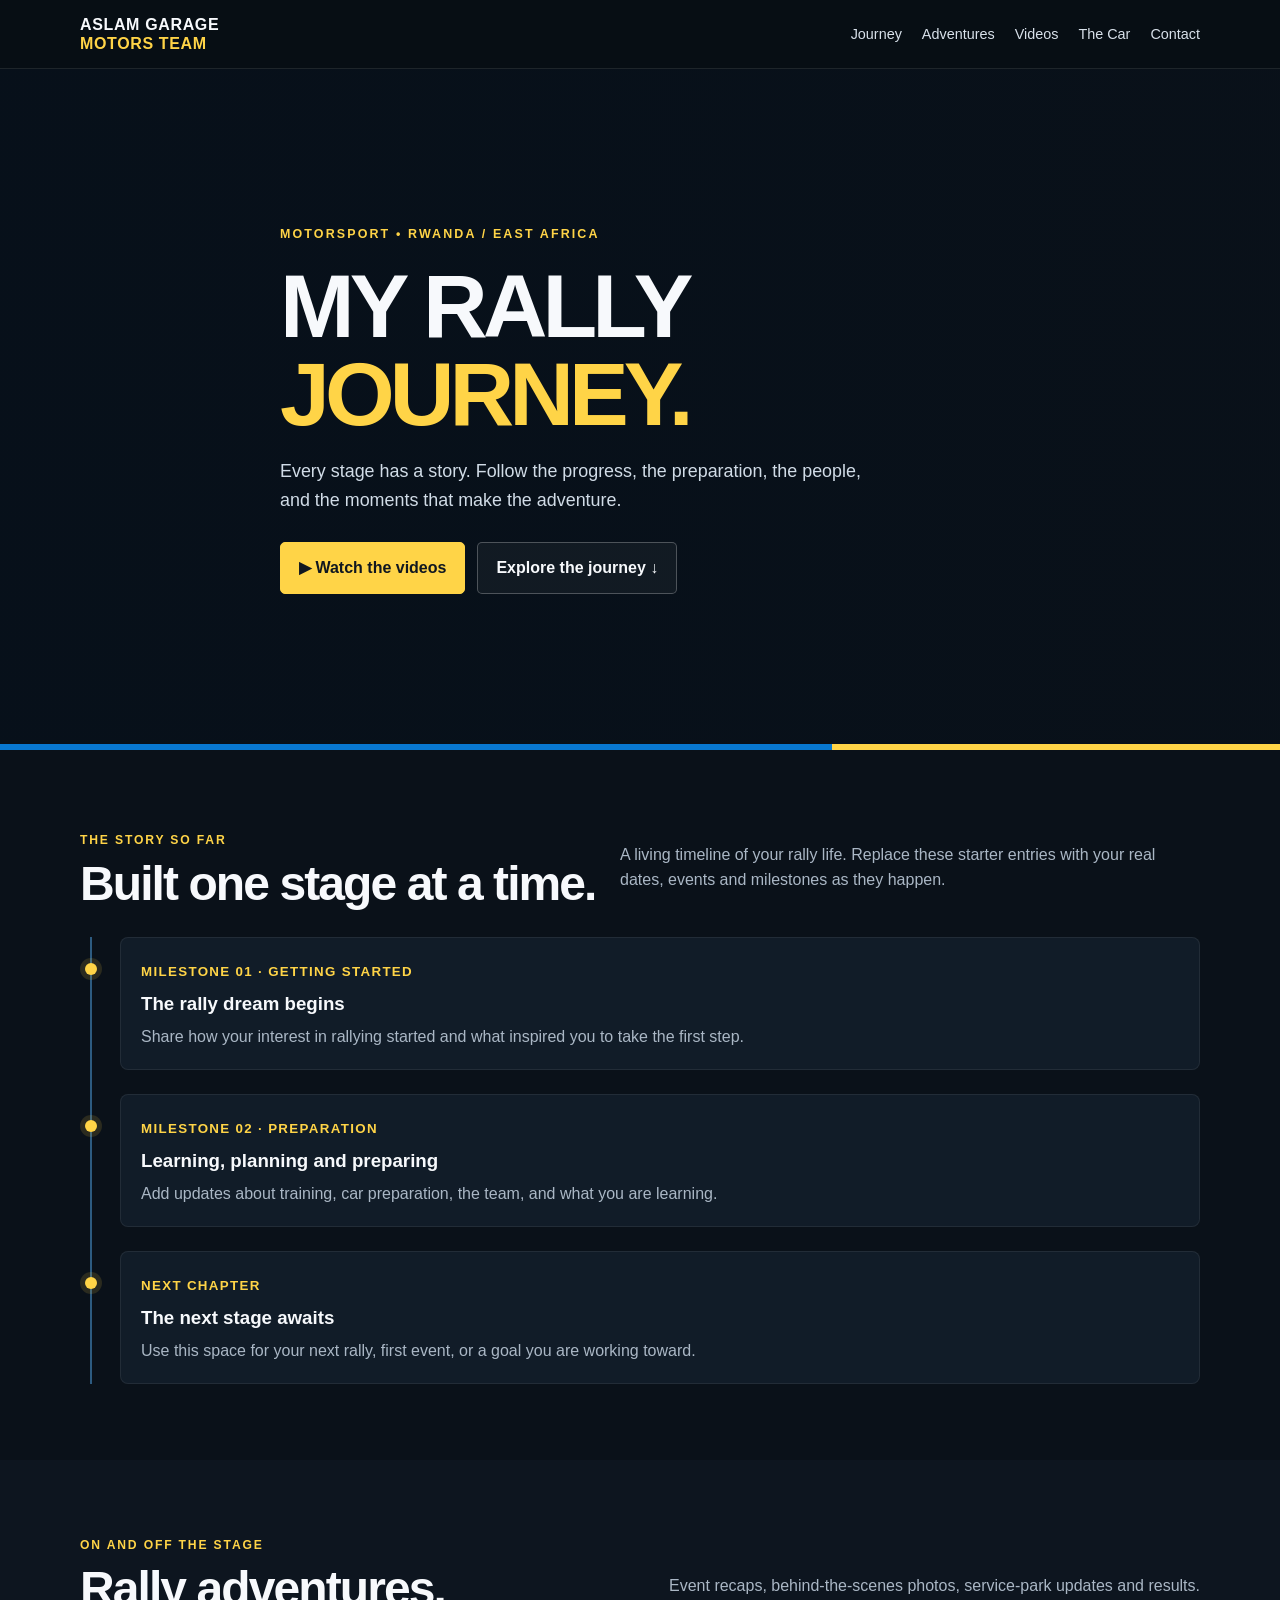
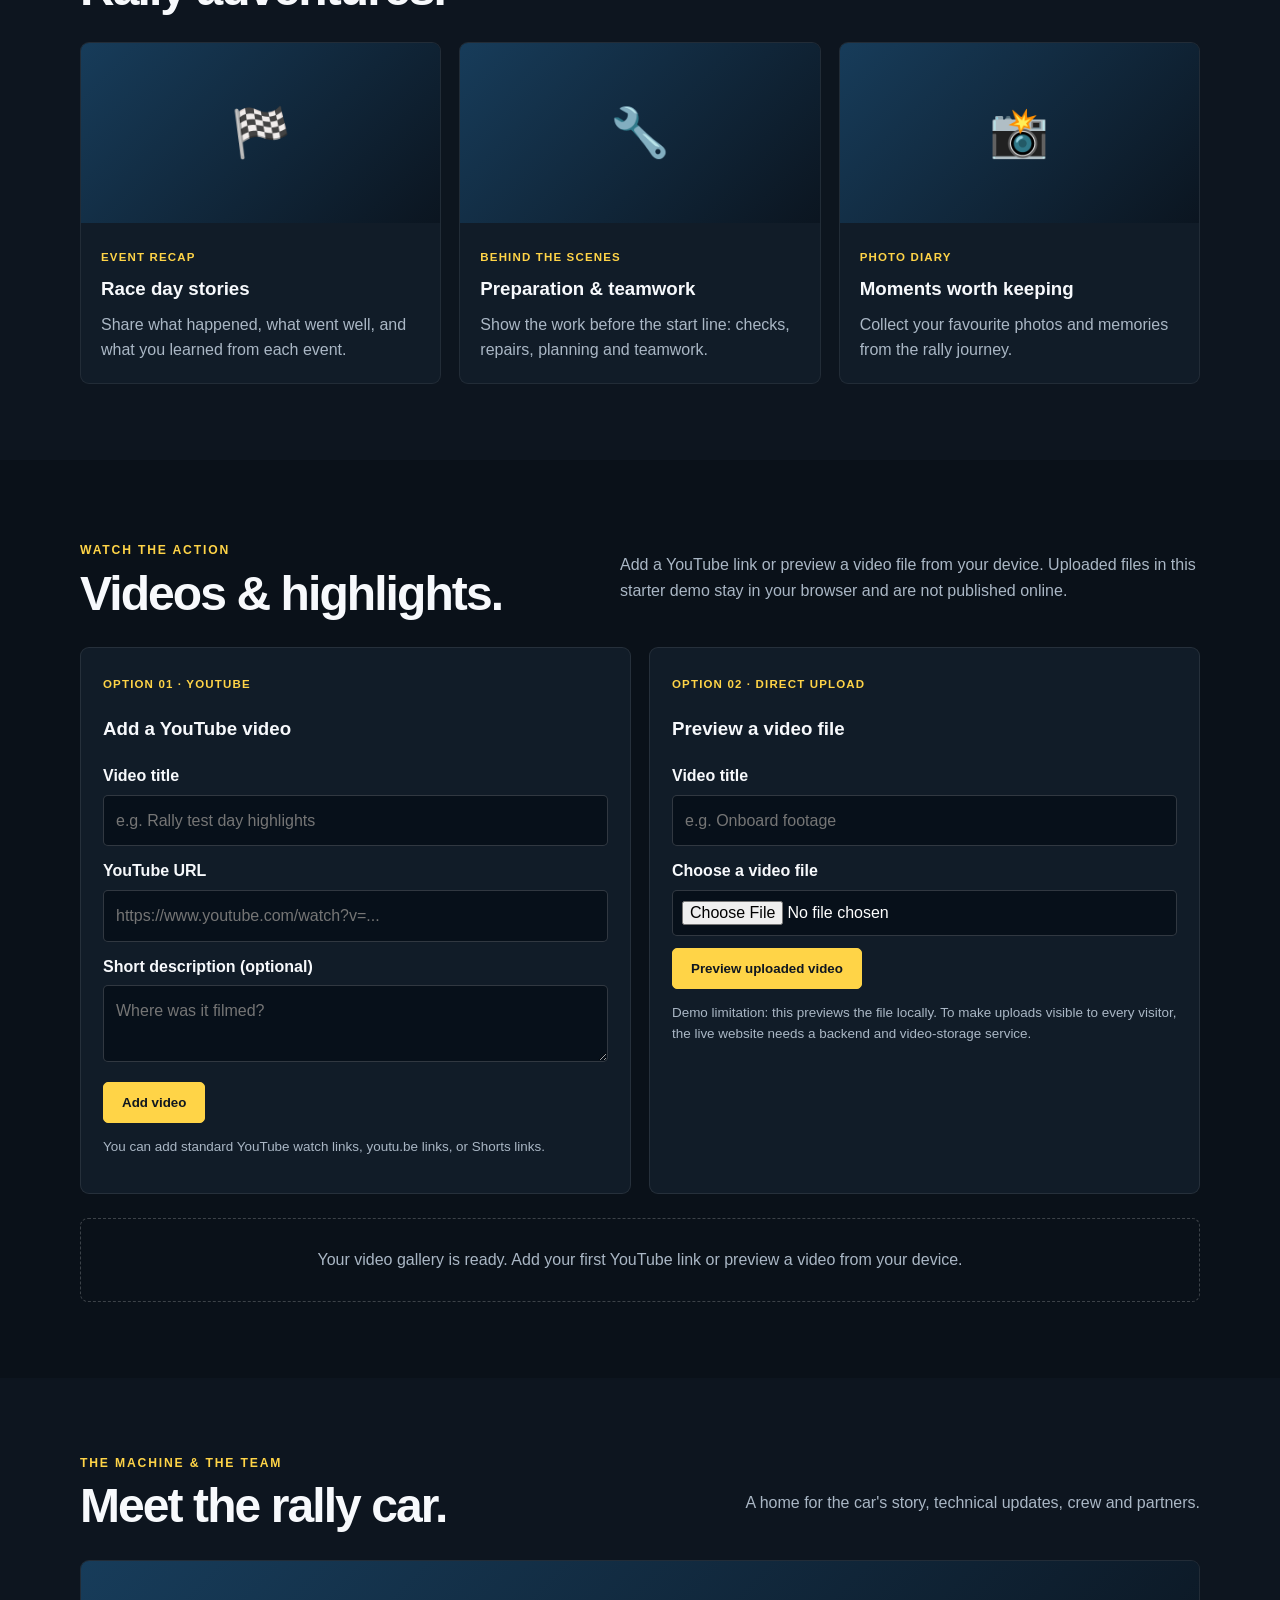
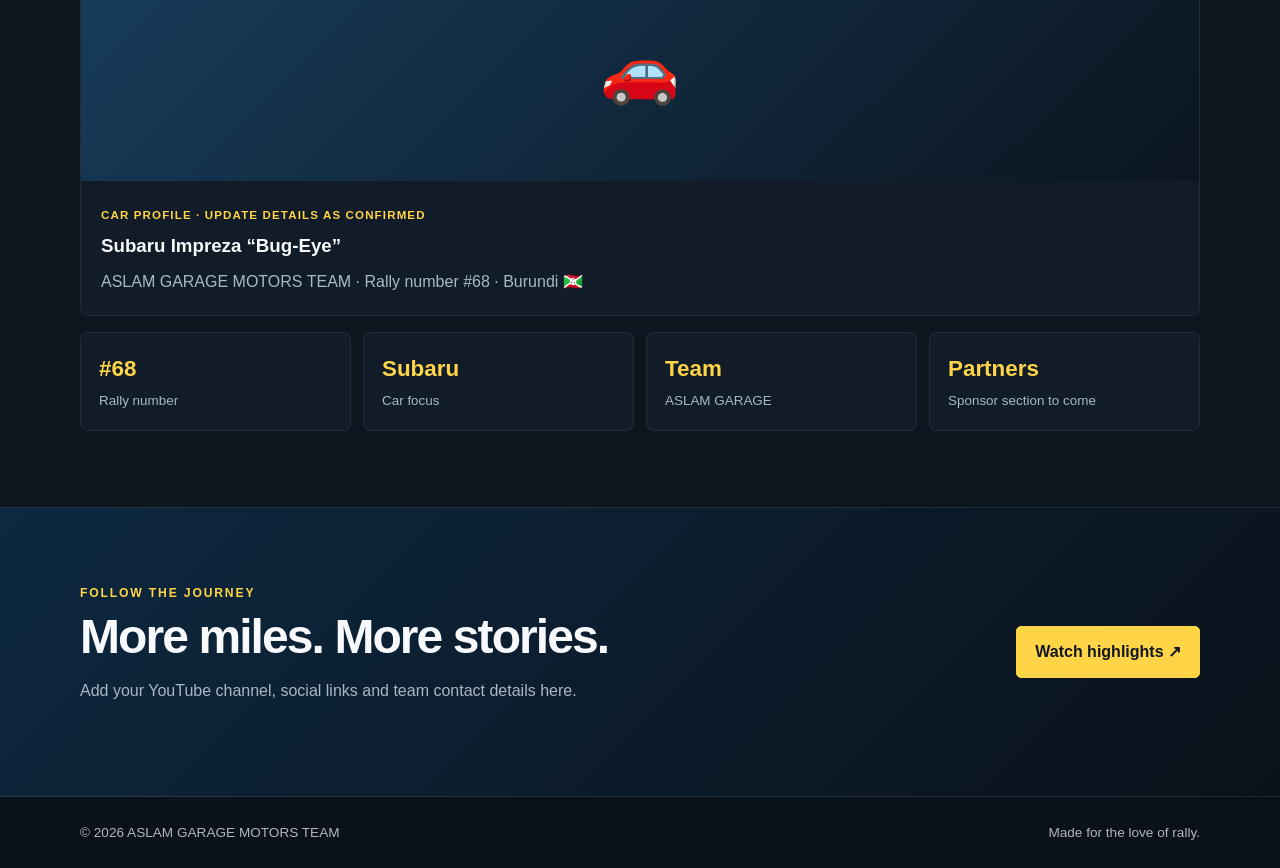
==== index.html @ 2264e519 "Add files via upload" ====
<!DOCTYPE html>
<html lang="en">
<head>
<meta charset="utf-8">
<meta name="viewport" content="width=device-width, initial-scale=1">
<meta name="description" content="Follow the rally journey of ASLAM GARAGE MOTORS TEAM — rally adventures, videos, car updates and milestones.">
<title>ASLAM GARAGE MOTORS TEAM | My Rally Journey</title>
<style>
:root{--blue:#0878d1;--yellow:#ffd447;--ink:#0a1119;--panel:#111c28;--muted:#aab7c5;--white:#f7f9fc}
*{box-sizing:border-box}html{scroll-behavior:smooth}body{margin:0;background:var(--ink);color:var(--white);font-family:Arial,Helvetica,sans-serif;line-height:1.6}
a{color:inherit;text-decoration:none}.wrap{width:min(1120px,92%);margin:auto}
header{position:sticky;top:0;z-index:10;background:#080e15ee;backdrop-filter:blur(12px);border-bottom:1px solid #ffffff18}
.nav{display:flex;align-items:center;justify-content:space-between;gap:18px;padding:15px 0}.brand{font-weight:900;letter-spacing:.04em;line-height:1.2}.brand span{color:var(--yellow)}nav{display:flex;gap:20px;flex-wrap:wrap;font-size:.9rem;color:#d8e1ea}nav a:hover{color:var(--yellow)}
.hero{min-height:580px;display:flex;align-items:center;position:relative;overflow:hidden;background:linear-gradient(90deg,#07101af2 0%,#07101acb 48%,#07101a40 100%),url('https://images.unsplash.com/photo-1519608487953-e999c86e7455?auto=format&fit=crop&w=1800&q=85') center/cover}
.hero:after{content:"";position:absolute;inset:auto 0 0;height:6px;background:linear-gradient(90deg,var(--blue) 0 65%,var(--yellow) 65%)}
.hero-content{position:relative;z-index:1;padding:80px 0;max-width:720px}.eyebrow{color:var(--yellow);font-weight:800;letter-spacing:.17em;text-transform:uppercase;font-size:.78rem}
h1{font-size:clamp(2.8rem,7vw,5.8rem);line-height:.98;margin:18px 0;letter-spacing:-.055em}h1 span{color:var(--yellow)}.lead{font-size:1.12rem;color:#d1dce7;max-width:600px}
.actions{display:flex;gap:12px;flex-wrap:wrap;margin-top:28px}.btn{border:1px solid #ffffff40;padding:12px 18px;border-radius:5px;font-weight:800;display:inline-flex;align-items:center;justify-content:center;cursor:pointer}.primary{background:var(--yellow);color:#101720;border-color:var(--yellow)}.secondary{background:#ffffff0b}.btn:hover{transform:translateY(-1px)}
section{padding:76px 0}.section-head{display:flex;align-items:end;justify-content:space-between;gap:20px;margin-bottom:28px}.kicker{color:var(--yellow);font-size:.76rem;font-weight:900;letter-spacing:.15em;text-transform:uppercase}h2{font-size:clamp(2rem,4vw,3rem);line-height:1.05;margin:8px 0 0;letter-spacing:-.04em}.sub{color:var(--muted);max-width:580px}
.grid{display:grid;grid-template-columns:repeat(3,1fr);gap:18px}.card{background:var(--panel);border:1px solid #ffffff12;border-radius:9px;overflow:hidden}.card-body{padding:20px}.card h3{margin:5px 0 8px}.card p{color:var(--muted);margin:0}.card-art{height:180px;background:linear-gradient(135deg,#173c5a,#0b1520);display:flex;align-items:center;justify-content:center;font-size:3rem}.tag{display:inline-block;color:var(--yellow);font-size:.72rem;font-weight:900;text-transform:uppercase;letter-spacing:.1em}
.timeline{border-left:2px solid #2d5b80;margin-left:10px;padding-left:28px;display:grid;gap:24px}.event{position:relative;background:var(--panel);padding:20px;border-radius:8px;border:1px solid #ffffff12}.event:before{content:"";position:absolute;left:-36px;top:25px;width:12px;height:12px;border-radius:50%;background:var(--yellow);box-shadow:0 0 0 5px #ffd44722}.event small{color:var(--yellow);font-weight:800;letter-spacing:.1em;text-transform:uppercase}.event h3{margin:5px 0}.event p{margin:0;color:var(--muted)}
.video-tools{display:grid;grid-template-columns:1fr 1fr;gap:18px;margin-bottom:24px}.tool{background:var(--panel);padding:22px;border:1px solid #ffffff16;border-radius:9px}.tool label{display:block;font-weight:800;margin:12px 0 6px}.tool input,.tool textarea{width:100%;padding:12px;background:#07101a;border:1px solid #ffffff2b;border-radius:5px;color:white;font:inherit}.tool input[type=file]{padding:9px}.tool .btn{margin-top:12px}.note{font-size:.84rem;color:var(--muted)}.video-grid{display:grid;grid-template-columns:repeat(2,1fr);gap:18px}.video-card{background:var(--panel);border:1px solid #ffffff18;border-radius:8px;overflow:hidden}.video-frame{aspect-ratio:16/9;background:#03070b;display:flex;align-items:center;justify-content:center;color:var(--muted)}.video-frame iframe,.video-frame video{width:100%;height:100%;border:0}.video-info{padding:14px 16px}.video-info p{color:var(--muted);margin:4px 0 0;font-size:.9rem}
.specs{display:grid;grid-template-columns:repeat(4,1fr);gap:12px}.spec{background:var(--panel);padding:18px;border-radius:8px;border:1px solid #ffffff12}.spec strong{display:block;color:var(--yellow);font-size:1.4rem}.spec span{color:var(--muted);font-size:.84rem}
.contact{background:linear-gradient(135deg,#0d2840,#0a1119);border-top:1px solid #ffffff15;border-bottom:1px solid #ffffff15}.contact-row{display:flex;justify-content:space-between;align-items:center;gap:25px;flex-wrap:wrap}
footer{padding:25px 0;color:var(--muted);font-size:.85rem}.footer-row{display:flex;justify-content:space-between;gap:16px;flex-wrap:wrap}
.empty{border:1px dashed #ffffff35;border-radius:8px;padding:28px;color:var(--muted);text-align:center;grid-column:1/-1}
@media(max-width:760px){.nav{align-items:flex-start;flex-direction:column}nav{gap:12px}.hero{min-height:520px}.grid,.video-tools,.video-grid{grid-template-columns:1fr}.specs{grid-template-columns:repeat(2,1fr)}section{padding:54px 0}.section-head{align-items:flex-start;flex-direction:column}}
</style>
</head>
<body>
<header><div class="wrap nav">
  <a class="brand" href="#home">ASLAM GARAGE<br><span>MOTORS TEAM</span></a>
  <nav aria-label="Main navigation"><a href="#journey">Journey</a><a href="#adventures">Adventures</a><a href="#videos">Videos</a><a href="#car">The Car</a><a href="#contact">Contact</a></nav>
</div></header>
<main>
<section class="hero" id="home"><div class="wrap hero-content">
  <div class="eyebrow">Motorsport • Rwanda / East Africa</div>
  <h1>MY RALLY<br><span>JOURNEY.</span></h1>
  <p class="lead">Every stage has a story. Follow the progress, the preparation, the people, and the moments that make the adventure.</p>
  <div class="actions"><a class="btn primary" href="#videos">▶ Watch the videos</a><a class="btn secondary" href="#journey">Explore the journey ↓</a></div>
</div></section>

<section id="journey"><div class="wrap">
  <div class="section-head"><div><div class="kicker">The story so far</div><h2>Built one stage at a time.</h2></div><p class="sub">A living timeline of your rally life. Replace these starter entries with your real dates, events and milestones as they happen.</p></div>
  <div class="timeline" id="timeline">
    <article class="event"><small>Milestone 01 · Getting started</small><h3>The rally dream begins</h3><p>Share how your interest in rallying started and what inspired you to take the first step.</p></article>
    <article class="event"><small>Milestone 02 · Preparation</small><h3>Learning, planning and preparing</h3><p>Add updates about training, car preparation, the team, and what you are learning.</p></article>
    <article class="event"><small>Next chapter</small><h3>The next stage awaits</h3><p>Use this space for your next rally, first event, or a goal you are working toward.</p></article>
  </div>
</div></section>

<section id="adventures" style="background:#0d151f"><div class="wrap">
  <div class="section-head"><div><div class="kicker">On and off the stage</div><h2>Rally adventures.</h2></div><p class="sub">Event recaps, behind-the-scenes photos, service-park updates and results.</p></div>
  <div class="grid">
    <article class="card"><div class="card-art">🏁</div><div class="card-body"><span class="tag">Event recap</span><h3>Race day stories</h3><p>Share what happened, what went well, and what you learned from each event.</p></div></article>
    <article class="card"><div class="card-art">🔧</div><div class="card-body"><span class="tag">Behind the scenes</span><h3>Preparation & teamwork</h3><p>Show the work before the start line: checks, repairs, planning and teamwork.</p></div></article>
    <article class="card"><div class="card-art">📸</div><div class="card-body"><span class="tag">Photo diary</span><h3>Moments worth keeping</h3><p>Collect your favourite photos and memories from the rally journey.</p></div></article>
  </div>
</div></section>

<section id="videos"><div class="wrap">
  <div class="section-head"><div><div class="kicker">Watch the action</div><h2>Videos & highlights.</h2></div><p class="sub">Add a YouTube link or preview a video file from your device. Uploaded files in this starter demo stay in your browser and are not published online.</p></div>
  <div class="video-tools">
    <form class="tool" id="youtubeForm"><span class="tag">Option 01 · YouTube</span><h3>Add a YouTube video</h3><label for="ytTitle">Video title</label><input id="ytTitle" required placeholder="e.g. Rally test day highlights"><label for="ytUrl">YouTube URL</label><input id="ytUrl" required type="url" placeholder="https://www.youtube.com/watch?v=..."><label for="ytDesc">Short description (optional)</label><textarea id="ytDesc" rows="2" placeholder="Where was it filmed?"></textarea><button class="btn primary" type="submit">Add video</button><p class="note">You can add standard YouTube watch links, youtu.be links, or Shorts links.</p></form>
    <form class="tool" id="uploadForm"><span class="tag">Option 02 · Direct upload</span><h3>Preview a video file</h3><label for="localTitle">Video title</label><input id="localTitle" required placeholder="e.g. Onboard footage"><label for="localVideo">Choose a video file</label><input id="localVideo" type="file" accept="video/*" required><button class="btn primary" type="submit">Preview uploaded video</button><p class="note">Demo limitation: this previews the file locally. To make uploads visible to every visitor, the live website needs a backend and video-storage service.</p></form>
  </div>
  <div class="video-grid" id="videoGrid"><div class="empty" id="emptyVideos">Your video gallery is ready. Add your first YouTube link or preview a video from your device.</div></div>
</div></section>

<section id="car" style="background:#0d151f"><div class="wrap">
  <div class="section-head"><div><div class="kicker">The machine & the team</div><h2>Meet the rally car.</h2></div><p class="sub">A home for the car's story, technical updates, crew and partners.</p></div>
  <div class="card"><div class="card-art" style="height:220px;font-size:4rem">🚗</div><div class="card-body"><span class="tag">Car profile · Update details as confirmed</span><h3>Subaru Impreza “Bug-Eye”</h3><p>ASLAM GARAGE MOTORS TEAM · Rally number #68 · Burundi 🇧🇮</p></div></div>
  <div class="specs" style="margin-top:16px"><div class="spec"><strong>#68</strong><span>Rally number</span></div><div class="spec"><strong>Subaru</strong><span>Car focus</span></div><div class="spec"><strong>Team</strong><span>ASLAM GARAGE</span></div><div class="spec"><strong>Partners</strong><span>Sponsor section to come</span></div></div>
</div></section>

<section class="contact" id="contact"><div class="wrap contact-row"><div><div class="kicker">Follow the journey</div><h2>More miles. More stories.</h2><p class="sub">Add your YouTube channel, social links and team contact details here.</p></div><a class="btn primary" href="#videos">Watch highlights ↗</a></div></section>
</main>
<footer><div class="wrap footer-row"><span>© <span id="year"></span> ASLAM GARAGE MOTORS TEAM</span><span>Made for the love of rally.</span></div></footer>
<script>
document.getElementById('year').textContent = new Date().getFullYear();
const grid = document.getElementById('videoGrid');
function emptyState(){ if(!grid.querySelector('.video-card')) grid.innerHTML='<div class="empty" id="emptyVideos">Your video gallery is ready. Add your first YouTube link or preview a video from your device.</div>'; }
function addCard(title,desc,frame){const empty=grid.querySelector('.empty');if(empty)empty.remove();const card=document.createElement('article');card.className='video-card';const holder=document.createElement('div');holder.className='video-frame';holder.appendChild(frame);const info=document.createElement('div');info.className='video-info';const h=document.createElement('strong');h.textContent=title;const p=document.createElement('p');p.textContent=desc||'';info.append(h,p);card.append(holder,info);grid.prepend(card);}
function youtubeId(raw){try{const u=new URL(raw);if(u.hostname.includes('youtu.be'))return u.pathname.slice(1).split('/')[0];if(u.hostname.includes('youtube.com')){if(u.pathname==='/watch')return u.searchParams.get('v');const parts=u.pathname.split('/');if(['embed','shorts','live'].includes(parts[1]))return parts[2];}}catch(e){}return null;}
document.getElementById('youtubeForm').addEventListener('submit',e=>{e.preventDefault();const title=document.getElementById('ytTitle').value.trim();const url=document.getElementById('ytUrl').value.trim();const id=youtubeId(url);if(!id){alert('Please enter a valid YouTube video URL.');return;}const frame=document.createElement('iframe');frame.src='https://www.youtube-nocookie.com/embed/'+encodeURIComponent(id);frame.title=title;frame.loading='lazy';frame.allow='accelerometer; autoplay; clipboard-write; encrypted-media; gyroscope; picture-in-picture; web-share';frame.allowFullscreen=true;addCard(title,document.getElementById('ytDesc').value.trim(),frame);e.target.reset();});
document.getElementById('uploadForm').addEventListener('submit',e=>{e.preventDefault();const file=document.getElementById('localVideo').files[0];if(!file)return;if(!file.type.startsWith('video/')){alert('Choose a video file.');return;}const url=URL.createObjectURL(file);const video=document.createElement('video');video.src=url;video.controls=true;video.preload='metadata';addCard(document.getElementById('localTitle').value.trim(),file.name+' · Local preview only',video);e.target.reset();});
</script>
</body></html>
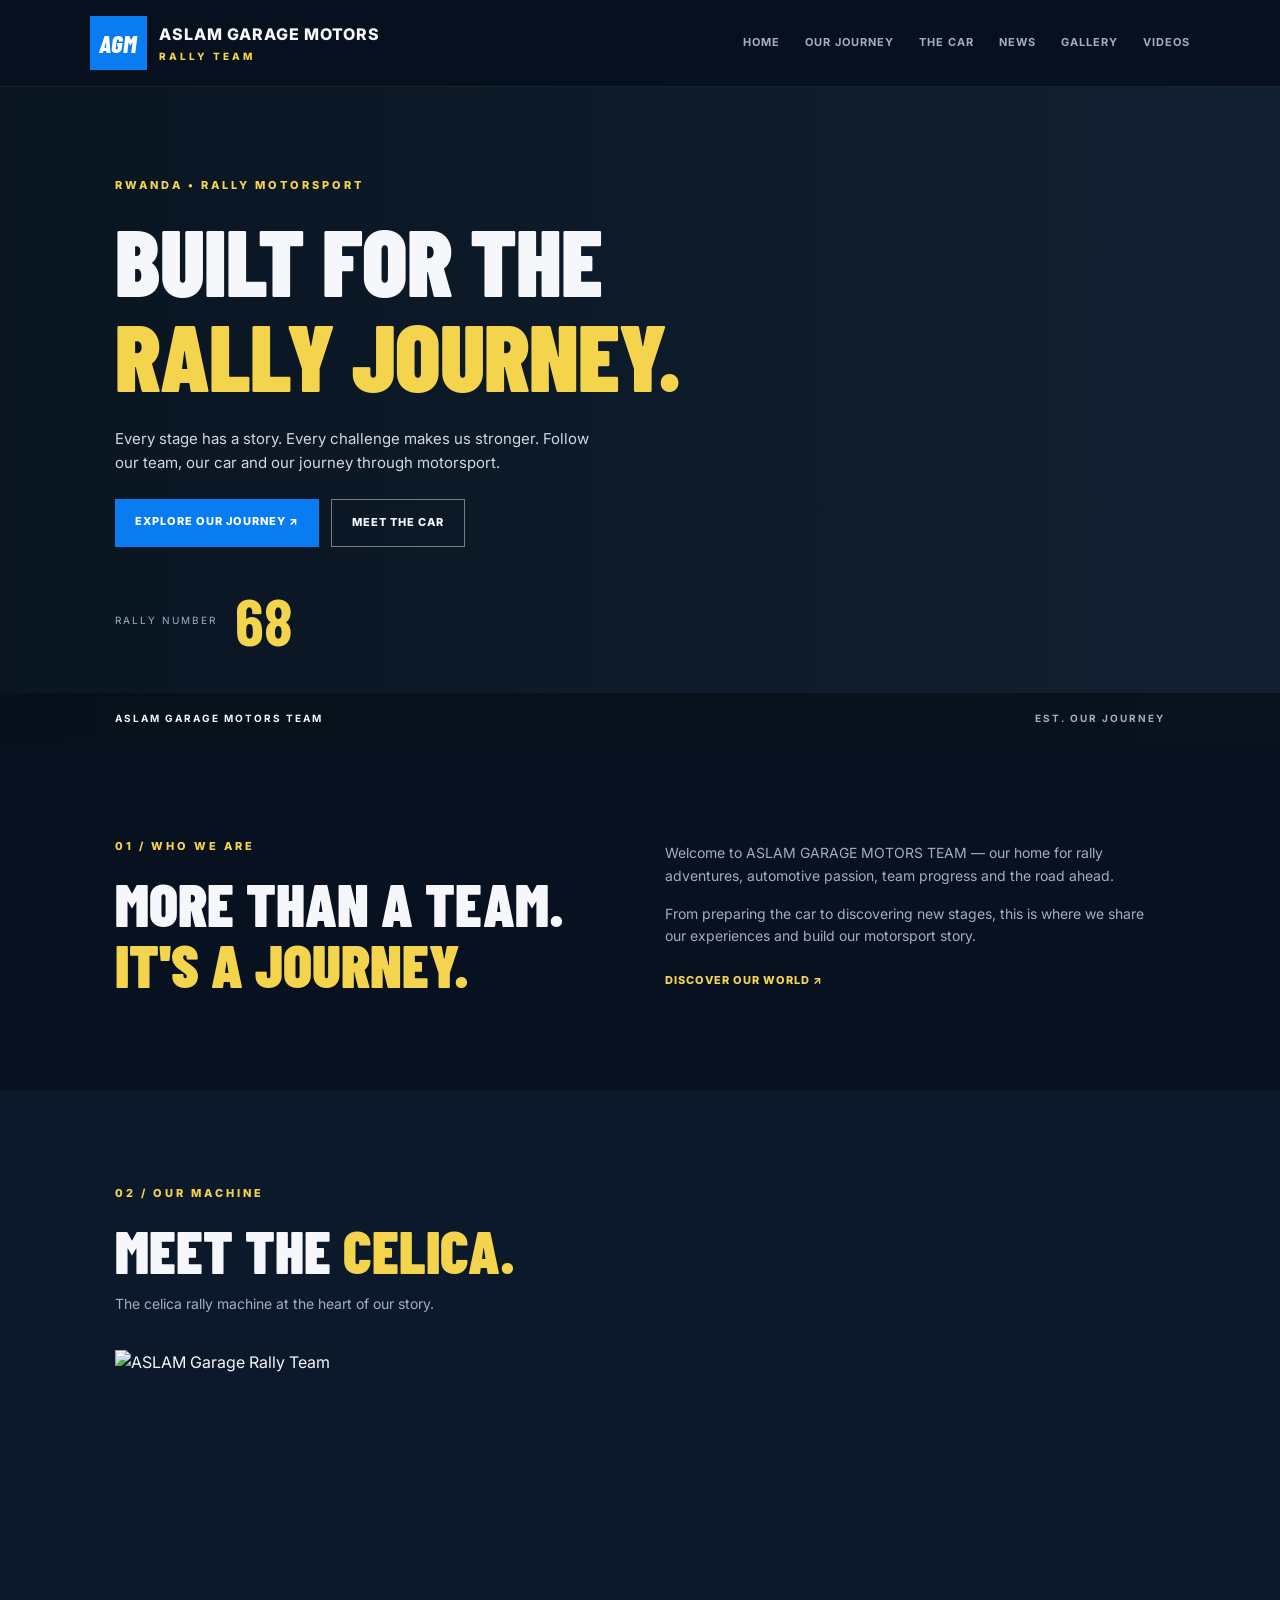
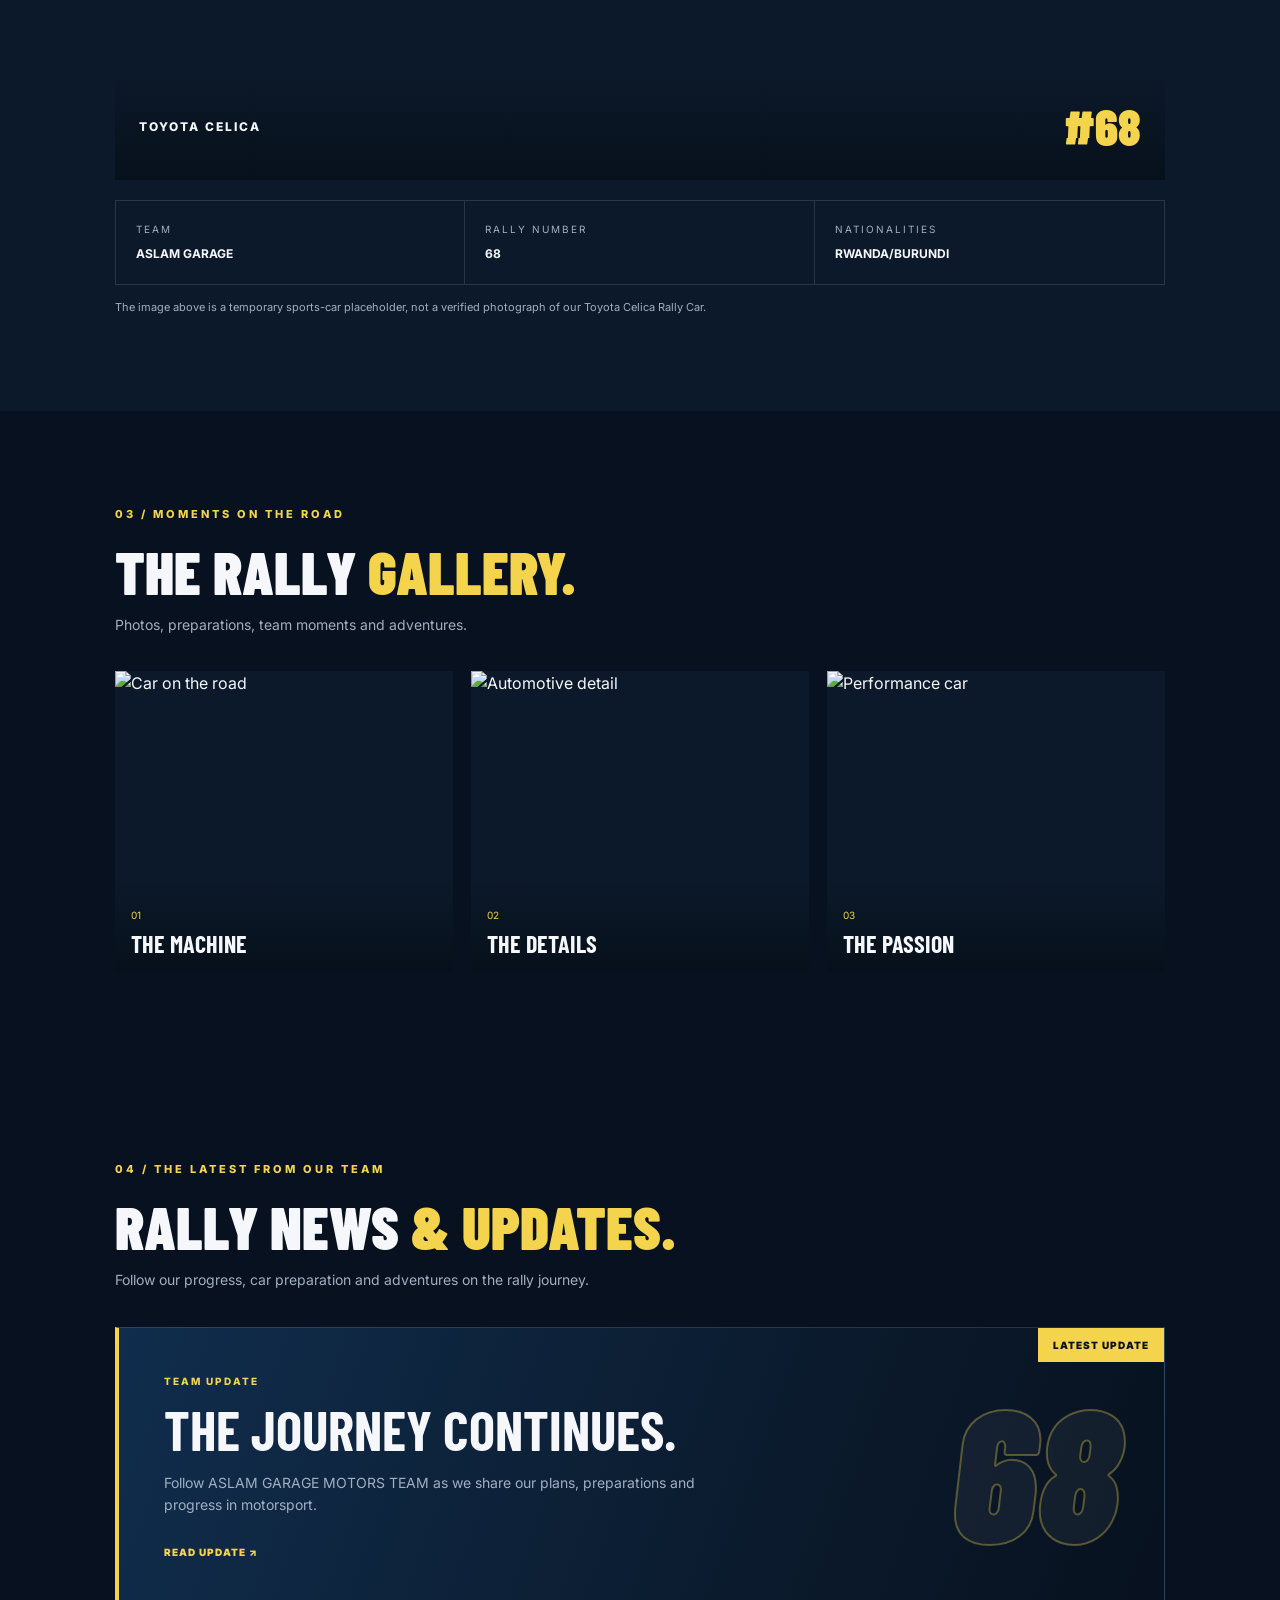
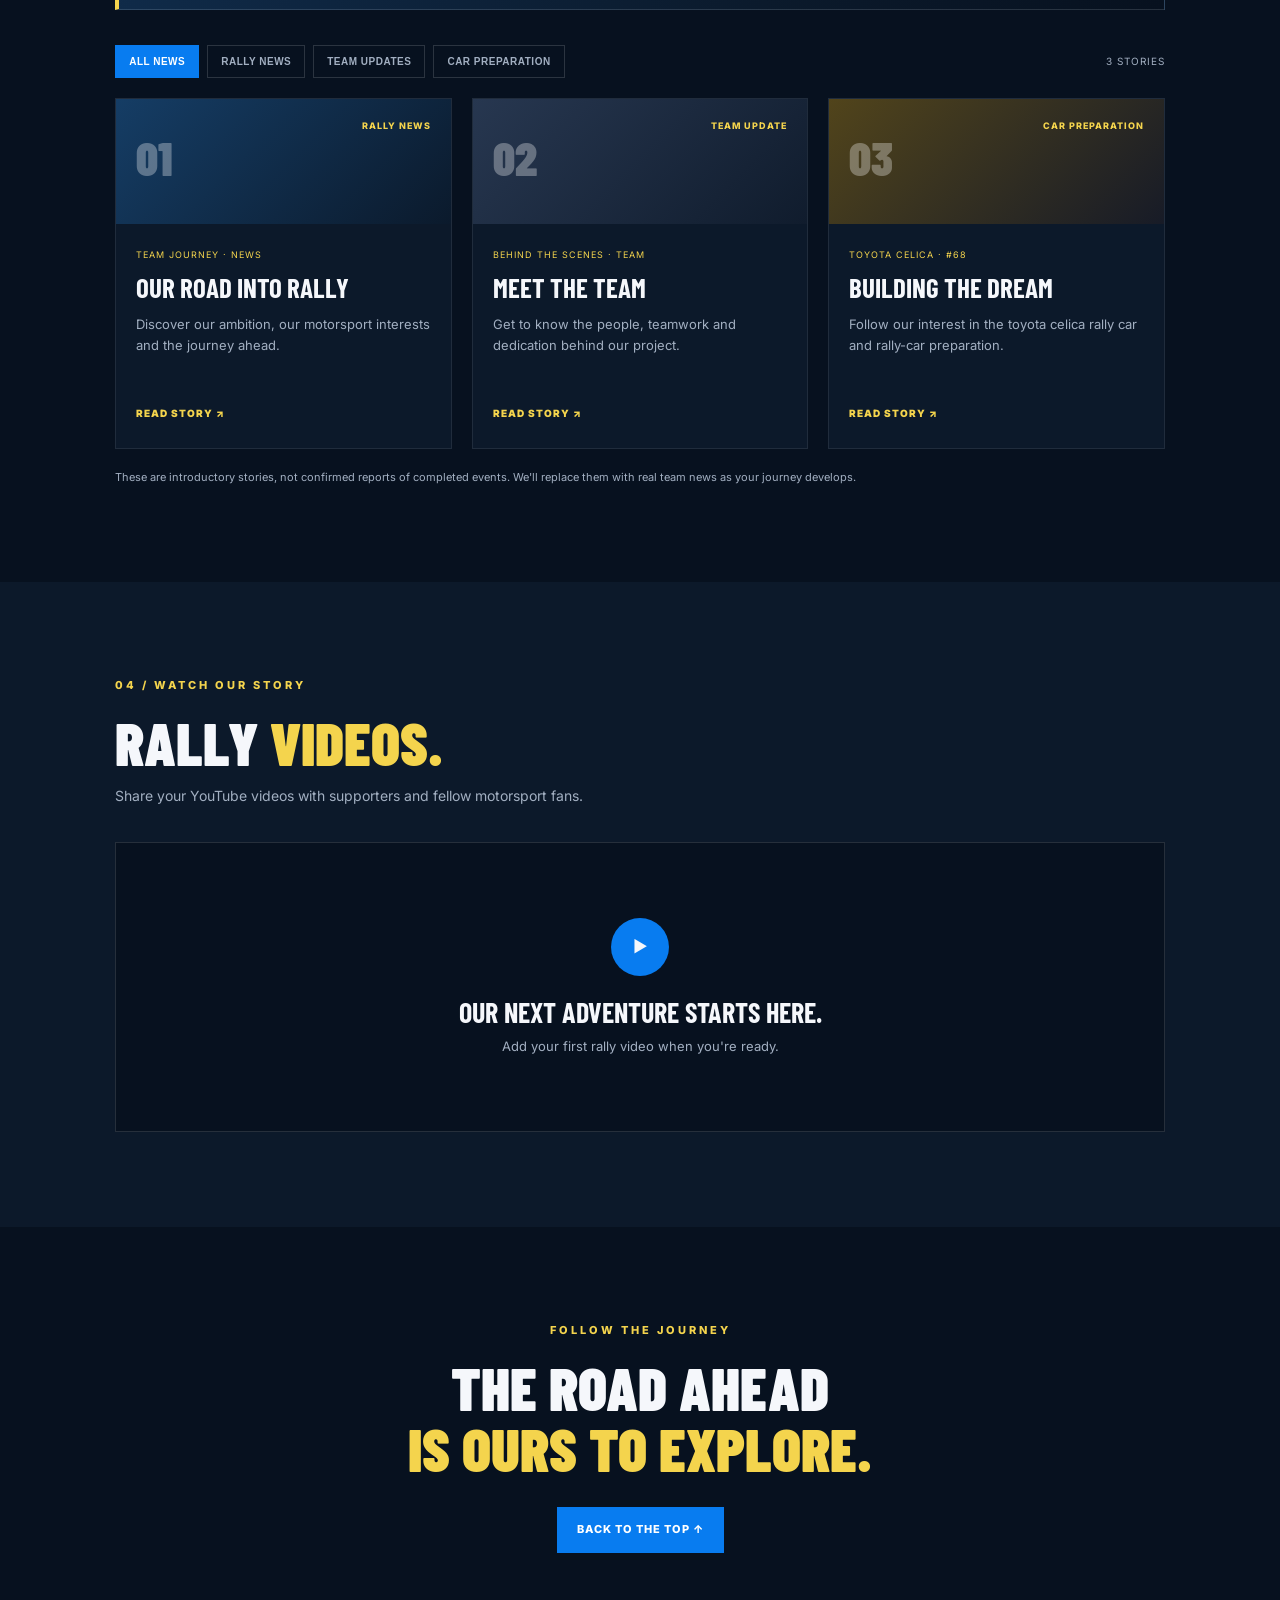
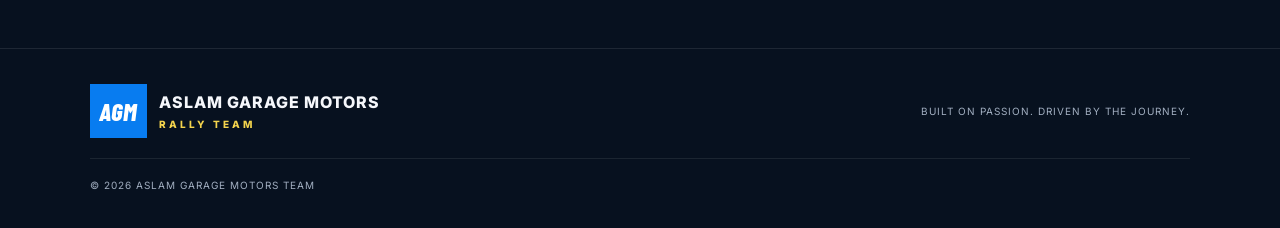
==== commit 51b1ce41: "Add files via upload" ====
--- a/index.html
+++ b/index.html
@@ -1,88 +1,237 @@
-<!DOCTYPE html>
-<html lang="en">
-<head>
-<meta charset="utf-8">
-<meta name="viewport" content="width=device-width, initial-scale=1">
-<meta name="description" content="Follow the rally journey of ASLAM GARAGE MOTORS TEAM — rally adventures, videos, car updates and milestones.">
-<title>ASLAM GARAGE MOTORS TEAM | My Rally Journey</title>
-<style>
-:root{--blue:#0878d1;--yellow:#ffd447;--ink:#0a1119;--panel:#111c28;--muted:#aab7c5;--white:#f7f9fc}
-*{box-sizing:border-box}html{scroll-behavior:smooth}body{margin:0;background:var(--ink);color:var(--white);font-family:Arial,Helvetica,sans-serif;line-height:1.6}
-a{color:inherit;text-decoration:none}.wrap{width:min(1120px,92%);margin:auto}
-header{position:sticky;top:0;z-index:10;background:#080e15ee;backdrop-filter:blur(12px);border-bottom:1px solid #ffffff18}
-.nav{display:flex;align-items:center;justify-content:space-between;gap:18px;padding:15px 0}.brand{font-weight:900;letter-spacing:.04em;line-height:1.2}.brand span{color:var(--yellow)}nav{display:flex;gap:20px;flex-wrap:wrap;font-size:.9rem;color:#d8e1ea}nav a:hover{color:var(--yellow)}
-.hero{min-height:580px;display:flex;align-items:center;position:relative;overflow:hidden;background:linear-gradient(90deg,#07101af2 0%,#07101acb 48%,#07101a40 100%),url('https://images.unsplash.com/photo-1519608487953-e999c86e7455?auto=format&fit=crop&w=1800&q=85') center/cover}
-.hero:after{content:"";position:absolute;inset:auto 0 0;height:6px;background:linear-gradient(90deg,var(--blue) 0 65%,var(--yellow) 65%)}
-.hero-content{position:relative;z-index:1;padding:80px 0;max-width:720px}.eyebrow{color:var(--yellow);font-weight:800;letter-spacing:.17em;text-transform:uppercase;font-size:.78rem}
-h1{font-size:clamp(2.8rem,7vw,5.8rem);line-height:.98;margin:18px 0;letter-spacing:-.055em}h1 span{color:var(--yellow)}.lead{font-size:1.12rem;color:#d1dce7;max-width:600px}
-.actions{display:flex;gap:12px;flex-wrap:wrap;margin-top:28px}.btn{border:1px solid #ffffff40;padding:12px 18px;border-radius:5px;font-weight:800;display:inline-flex;align-items:center;justify-content:center;cursor:pointer}.primary{background:var(--yellow);color:#101720;border-color:var(--yellow)}.secondary{background:#ffffff0b}.btn:hover{transform:translateY(-1px)}
-section{padding:76px 0}.section-head{display:flex;align-items:end;justify-content:space-between;gap:20px;margin-bottom:28px}.kicker{color:var(--yellow);font-size:.76rem;font-weight:900;letter-spacing:.15em;text-transform:uppercase}h2{font-size:clamp(2rem,4vw,3rem);line-height:1.05;margin:8px 0 0;letter-spacing:-.04em}.sub{color:var(--muted);max-width:580px}
-.grid{display:grid;grid-template-columns:repeat(3,1fr);gap:18px}.card{background:var(--panel);border:1px solid #ffffff12;border-radius:9px;overflow:hidden}.card-body{padding:20px}.card h3{margin:5px 0 8px}.card p{color:var(--muted);margin:0}.card-art{height:180px;background:linear-gradient(135deg,#173c5a,#0b1520);display:flex;align-items:center;justify-content:center;font-size:3rem}.tag{display:inline-block;color:var(--yellow);font-size:.72rem;font-weight:900;text-transform:uppercase;letter-spacing:.1em}
-.timeline{border-left:2px solid #2d5b80;margin-left:10px;padding-left:28px;display:grid;gap:24px}.event{position:relative;background:var(--panel);padding:20px;border-radius:8px;border:1px solid #ffffff12}.event:before{content:"";position:absolute;left:-36px;top:25px;width:12px;height:12px;border-radius:50%;background:var(--yellow);box-shadow:0 0 0 5px #ffd44722}.event small{color:var(--yellow);font-weight:800;letter-spacing:.1em;text-transform:uppercase}.event h3{margin:5px 0}.event p{margin:0;color:var(--muted)}
-.video-tools{display:grid;grid-template-columns:1fr 1fr;gap:18px;margin-bottom:24px}.tool{background:var(--panel);padding:22px;border:1px solid #ffffff16;border-radius:9px}.tool label{display:block;font-weight:800;margin:12px 0 6px}.tool input,.tool textarea{width:100%;padding:12px;background:#07101a;border:1px solid #ffffff2b;border-radius:5px;color:white;font:inherit}.tool input[type=file]{padding:9px}.tool .btn{margin-top:12px}.note{font-size:.84rem;color:var(--muted)}.video-grid{display:grid;grid-template-columns:repeat(2,1fr);gap:18px}.video-card{background:var(--panel);border:1px solid #ffffff18;border-radius:8px;overflow:hidden}.video-frame{aspect-ratio:16/9;background:#03070b;display:flex;align-items:center;justify-content:center;color:var(--muted)}.video-frame iframe,.video-frame video{width:100%;height:100%;border:0}.video-info{padding:14px 16px}.video-info p{color:var(--muted);margin:4px 0 0;font-size:.9rem}
-.specs{display:grid;grid-template-columns:repeat(4,1fr);gap:12px}.spec{background:var(--panel);padding:18px;border-radius:8px;border:1px solid #ffffff12}.spec strong{display:block;color:var(--yellow);font-size:1.4rem}.spec span{color:var(--muted);font-size:.84rem}
-.contact{background:linear-gradient(135deg,#0d2840,#0a1119);border-top:1px solid #ffffff15;border-bottom:1px solid #ffffff15}.contact-row{display:flex;justify-content:space-between;align-items:center;gap:25px;flex-wrap:wrap}
-footer{padding:25px 0;color:var(--muted);font-size:.85rem}.footer-row{display:flex;justify-content:space-between;gap:16px;flex-wrap:wrap}
-.empty{border:1px dashed #ffffff35;border-radius:8px;padding:28px;color:var(--muted);text-align:center;grid-column:1/-1}
-@media(max-width:760px){.nav{align-items:flex-start;flex-direction:column}nav{gap:12px}.hero{min-height:520px}.grid,.video-tools,.video-grid{grid-template-columns:1fr}.specs{grid-template-columns:repeat(2,1fr)}section{padding:54px 0}.section-head{align-items:flex-start;flex-direction:column}}
-</style>
-</head>
-<body>
-<header><div class="wrap nav">
-  <a class="brand" href="#home">ASLAM GARAGE<br><span>MOTORS TEAM</span></a>
-  <nav aria-label="Main navigation"><a href="#journey">Journey</a><a href="#adventures">Adventures</a><a href="#videos">Videos</a><a href="#car">The Car</a><a href="#contact">Contact</a></nav>
-</div></header>
-<main>
-<section class="hero" id="home"><div class="wrap hero-content">
-  <div class="eyebrow">Motorsport • Rwanda / East Africa</div>
-  <h1>MY RALLY<br><span>JOURNEY.</span></h1>
-  <p class="lead">Every stage has a story. Follow the progress, the preparation, the people, and the moments that make the adventure.</p>
-  <div class="actions"><a class="btn primary" href="#videos">▶ Watch the videos</a><a class="btn secondary" href="#journey">Explore the journey ↓</a></div>
-</div></section>
-
-<section id="journey"><div class="wrap">
-  <div class="section-head"><div><div class="kicker">The story so far</div><h2>Built one stage at a time.</h2></div><p class="sub">A living timeline of your rally life. Replace these starter entries with your real dates, events and milestones as they happen.</p></div>
-  <div class="timeline" id="timeline">
-    <article class="event"><small>Milestone 01 · Getting started</small><h3>The rally dream begins</h3><p>Share how your interest in rallying started and what inspired you to take the first step.</p></article>
-    <article class="event"><small>Milestone 02 · Preparation</small><h3>Learning, planning and preparing</h3><p>Add updates about training, car preparation, the team, and what you are learning.</p></article>
-    <article class="event"><small>Next chapter</small><h3>The next stage awaits</h3><p>Use this space for your next rally, first event, or a goal you are working toward.</p></article>
-  </div>
-</div></section>
-
-<section id="adventures" style="background:#0d151f"><div class="wrap">
-  <div class="section-head"><div><div class="kicker">On and off the stage</div><h2>Rally adventures.</h2></div><p class="sub">Event recaps, behind-the-scenes photos, service-park updates and results.</p></div>
-  <div class="grid">
-    <article class="card"><div class="card-art">🏁</div><div class="card-body"><span class="tag">Event recap</span><h3>Race day stories</h3><p>Share what happened, what went well, and what you learned from each event.</p></div></article>
-    <article class="card"><div class="card-art">🔧</div><div class="card-body"><span class="tag">Behind the scenes</span><h3>Preparation & teamwork</h3><p>Show the work before the start line: checks, repairs, planning and teamwork.</p></div></article>
-    <article class="card"><div class="card-art">📸</div><div class="card-body"><span class="tag">Photo diary</span><h3>Moments worth keeping</h3><p>Collect your favourite photos and memories from the rally journey.</p></div></article>
-  </div>
-</div></section>
-
-<section id="videos"><div class="wrap">
-  <div class="section-head"><div><div class="kicker">Watch the action</div><h2>Videos & highlights.</h2></div><p class="sub">Add a YouTube link or preview a video file from your device. Uploaded files in this starter demo stay in your browser and are not published online.</p></div>
-  <div class="video-tools">
-    <form class="tool" id="youtubeForm"><span class="tag">Option 01 · YouTube</span><h3>Add a YouTube video</h3><label for="ytTitle">Video title</label><input id="ytTitle" required placeholder="e.g. Rally test day highlights"><label for="ytUrl">YouTube URL</label><input id="ytUrl" required type="url" placeholder="https://www.youtube.com/watch?v=..."><label for="ytDesc">Short description (optional)</label><textarea id="ytDesc" rows="2" placeholder="Where was it filmed?"></textarea><button class="btn primary" type="submit">Add video</button><p class="note">You can add standard YouTube watch links, youtu.be links, or Shorts links.</p></form>
-    <form class="tool" id="uploadForm"><span class="tag">Option 02 · Direct upload</span><h3>Preview a video file</h3><label for="localTitle">Video title</label><input id="localTitle" required placeholder="e.g. Onboard footage"><label for="localVideo">Choose a video file</label><input id="localVideo" type="file" accept="video/*" required><button class="btn primary" type="submit">Preview uploaded video</button><p class="note">Demo limitation: this previews the file locally. To make uploads visible to every visitor, the live website needs a backend and video-storage service.</p></form>
-  </div>
-  <div class="video-grid" id="videoGrid"><div class="empty" id="emptyVideos">Your video gallery is ready. Add your first YouTube link or preview a video from your device.</div></div>
-</div></section>
-
-<section id="car" style="background:#0d151f"><div class="wrap">
-  <div class="section-head"><div><div class="kicker">The machine & the team</div><h2>Meet the rally car.</h2></div><p class="sub">A home for the car's story, technical updates, crew and partners.</p></div>
-  <div class="card"><div class="card-art" style="height:220px;font-size:4rem">🚗</div><div class="card-body"><span class="tag">Car profile · Update details as confirmed</span><h3>Subaru Impreza “Bug-Eye”</h3><p>ASLAM GARAGE MOTORS TEAM · Rally number #68 · Burundi 🇧🇮</p></div></div>
-  <div class="specs" style="margin-top:16px"><div class="spec"><strong>#68</strong><span>Rally number</span></div><div class="spec"><strong>Subaru</strong><span>Car focus</span></div><div class="spec"><strong>Team</strong><span>ASLAM GARAGE</span></div><div class="spec"><strong>Partners</strong><span>Sponsor section to come</span></div></div>
-</div></section>
-
-<section class="contact" id="contact"><div class="wrap contact-row"><div><div class="kicker">Follow the journey</div><h2>More miles. More stories.</h2><p class="sub">Add your YouTube channel, social links and team contact details here.</p></div><a class="btn primary" href="#videos">Watch highlights ↗</a></div></section>
-</main>
-<footer><div class="wrap footer-row"><span>© <span id="year"></span> ASLAM GARAGE MOTORS TEAM</span><span>Made for the love of rally.</span></div></footer>
-<script>
-document.getElementById('year').textContent = new Date().getFullYear();
-const grid = document.getElementById('videoGrid');
-function emptyState(){ if(!grid.querySelector('.video-card')) grid.innerHTML='<div class="empty" id="emptyVideos">Your video gallery is ready. Add your first YouTube link or preview a video from your device.</div>'; }
-function addCard(title,desc,frame){const empty=grid.querySelector('.empty');if(empty)empty.remove();const card=document.createElement('article');card.className='video-card';const holder=document.createElement('div');holder.className='video-frame';holder.appendChild(frame);const info=document.createElement('div');info.className='video-info';const h=document.createElement('strong');h.textContent=title;const p=document.createElement('p');p.textContent=desc||'';info.append(h,p);card.append(holder,info);grid.prepend(card);}
-function youtubeId(raw){try{const u=new URL(raw);if(u.hostname.includes('youtu.be'))return u.pathname.slice(1).split('/')[0];if(u.hostname.includes('youtube.com')){if(u.pathname==='/watch')return u.searchParams.get('v');const parts=u.pathname.split('/');if(['embed','shorts','live'].includes(parts[1]))return parts[2];}}catch(e){}return null;}
-document.getElementById('youtubeForm').addEventListener('submit',e=>{e.preventDefault();const title=document.getElementById('ytTitle').value.trim();const url=document.getElementById('ytUrl').value.trim();const id=youtubeId(url);if(!id){alert('Please enter a valid YouTube video URL.');return;}const frame=document.createElement('iframe');frame.src='https://www.youtube-nocookie.com/embed/'+encodeURIComponent(id);frame.title=title;frame.loading='lazy';frame.allow='accelerometer; autoplay; clipboard-write; encrypted-media; gyroscope; picture-in-picture; web-share';frame.allowFullscreen=true;addCard(title,document.getElementById('ytDesc').value.trim(),frame);e.target.reset();});
-document.getElementById('uploadForm').addEventListener('submit',e=>{e.preventDefault();const file=document.getElementById('localVideo').files[0];if(!file)return;if(!file.type.startsWith('video/')){alert('Choose a video file.');return;}const url=URL.createObjectURL(file);const video=document.createElement('video');video.src=url;video.controls=true;video.preload='metadata';addCard(document.getElementById('localTitle').value.trim(),file.name+' · Local preview only',video);e.target.reset();});
-</script>
-</body></html>+
+<!DOCTYPE html>
+<html lang="en">
+<head>
+  <meta charset="UTF-8">
+  <meta name="viewport" content="width=device-width, initial-scale=1.0">
+  <meta name="theme-color" content="#07111f">
+  <meta name="description" content="Follow ASLAM GARAGE MOTORS TEAM, our Subaru rally car, adventures and motorsport journey.">
+  <title>ASLAM GARAGE MOTORS TEAM | Rally Motorsport</title>
+  <link rel="stylesheet" href="style.css">
+  <script src="script.js" defer></script>
+</head>
+<body>
+
+  <header class="navbar">
+    <a href="#home" class="logo">
+      <span class="logo-mark">AGM</span>
+      <span>ASLAM GARAGE MOTORS<small>RALLY TEAM</small></span>
+    </a>
+
+    <button class="menu-toggle" id="menu-toggle"
+      aria-label="Toggle navigation" aria-expanded="false">
+      ☰
+    </button>
+
+    <nav id="nav-links">
+      <a href="#home">HOME</a>
+      <a href="#journey">OUR JOURNEY</a>
+      <a href="#car">THE CAR</a>
+      <a href="#news">NEWS</a>
+      <a href="#gallery">GALLERY</a>
+      <a href="#videos">VIDEOS</a>
+    </nav>
+  </header>
+
+  <main>
+    <section class="hero" id="home">
+      <div class="hero-overlay"></div>
+      <div class="hero-content">
+        <p class="eyebrow">RWANDA • RALLY MOTORSPORT</p>
+        <h1>BUILT FOR THE<br><span>RALLY JOURNEY.</span></h1>
+        <p class="hero-description">
+          Every stage has a story. Every challenge makes us stronger.
+          Follow our team, our car and our journey through motorsport.
+        </p>
+        <div class="hero-buttons">
+          <a class="button primary" href="#journey">EXPLORE OUR JOURNEY ↗</a>
+          <a class="button secondary" href="#car">MEET THE CAR</a>
+        </div>
+        <div class="race-number">
+          <span>RALLY NUMBER</span>
+          <strong>68</strong>
+        </div>
+      </div>
+      <div class="hero-bottom">ASLAM GARAGE MOTORS TEAM <span>EST. OUR JOURNEY</span></div>
+    </section>
+
+    <section class="intro section" id="journey">
+      <div>
+        <p class="eyebrow">01 / WHO WE ARE</p>
+        <h2>MORE THAN A TEAM.<br><span>IT'S A JOURNEY.</span></h2>
+      </div>
+      <div class="intro-text">
+        <p>
+          Welcome to ASLAM GARAGE MOTORS TEAM — our home for rally
+          adventures, automotive passion, team progress and the road ahead.
+        </p>
+        <p>
+          From preparing the car to discovering new stages, this is where
+          we share our experiences and build our motorsport story.
+        </p>
+        <a href="journey.html" class="text-link">DISCOVER OUR WORLD ↗</a>
+      </div>
+    </section>
+
+    <section class="car-section section" id="car">
+      <div class="section-heading">
+        <p class="eyebrow">02 / OUR MACHINE</p>
+        <h2>MEET THE <span>CELICA.</span></h2>
+        <p>The celica rally machine at the heart of our story.</p>
+      </div>
+
+      <div class="car-card">
+        <img
+          src="images/DSC05323.JPG"
+          alt="ASLAM Garage Rally Team"
+          loading="lazy"
+        >
+        <div class="car-label">
+          <span>TOYOTA CELICA</span>
+          <strong>#68</strong>
+        </div>
+      </div>
+
+      <div class="specs">
+        <div><span>TEAM</span><strong>ASLAM GARAGE</strong></div>
+        <div><span>RALLY NUMBER</span><strong>68</strong></div>
+        <div><span>NATIONALITIES</span><strong>RWANDA/BURUNDI</strong></div>
+      </div>
+      <p class="disclaimer">
+        The image above is a temporary sports-car placeholder, not a verified
+        photograph of our Toyota Celica Rally Car.
+    </section>
+
+    <section class="gallery-section section" id="gallery">
+      <div class="section-heading">
+        <p class="eyebrow">03 / MOMENTS ON THE ROAD</p>
+        <h2>THE RALLY <span>GALLERY.</span></h2>
+        <p>Photos, preparations, team moments and adventures.</p>
+      </div>
+
+      <div class="gallery-grid">
+        <article class="gallery-item">
+          <img src="images/images (4).jpg" alt="Car on the road" loading="lazy">
+          <div><span>01</span><h3>THE MACHINE</h3></div>
+        </article>
+        <article class="gallery-item">
+          <img src="images/images (5).jpg" alt="Automotive detail" loading="lazy">
+          <div><span>02</span><h3>THE DETAILS</h3></div>
+        </article>
+        <article class="gallery-item">
+          <img src="images/images (6).jpg" alt="Performance car" loading="lazy">
+          <div><span>03</span><h3>THE PASSION</h3></div>
+        </article>
+      </div>
+        </section>
+
+    <!-- RALLY NEWS & TEAM UPDATES -->
+    <section class="news-section section" id="news">
+      <div class="section-heading">
+        <p class="eyebrow">04 / THE LATEST FROM OUR TEAM</p>
+        <h2>RALLY NEWS <span>& UPDATES.</span></h2>
+        <p>Follow our progress, car preparation and adventures on the rally journey.</p>
+      </div>
+
+      <article class="featured-news">
+        <div class="featured-label">LATEST UPDATE</div>
+        <div class="featured-content">
+          <p class="news-category">TEAM UPDATE</p>
+          <h3>THE JOURNEY CONTINUES.</h3>
+          <p>
+            Follow ASLAM GARAGE MOTORS TEAM as we share our plans,
+            preparations and progress in motorsport.
+          </p>
+          <button class="news-button" data-story="featured">READ UPDATE ↗</button>
+        </div>
+        <div class="featured-number">68</div>
+      </article>
+
+      <div class="news-toolbar">
+        <div class="news-filters" role="group" aria-label="Filter news">
+          <button class="filter-button active" data-filter="all">ALL NEWS</button>
+          <button class="filter-button" data-filter="rally">RALLY NEWS</button>
+          <button class="filter-button" data-filter="team">TEAM UPDATES</button>
+          <button class="filter-button" data-filter="car">CAR PREPARATION</button>
+        </div>
+        <p class="news-count" id="news-count" aria-live="polite">3 STORIES</p>
+      </div>
+
+      <div class="news-grid" id="news-grid">
+        <article class="news-card" data-category="rally">
+          <div class="news-card-top rally-top"><span>01</span><span>RALLY NEWS</span></div>
+          <div class="news-card-body">
+            <p class="news-meta">TEAM JOURNEY · NEWS</p>
+            <h3>OUR ROAD INTO RALLY</h3>
+            <p>Discover our ambition, our motorsport interests and the journey ahead.</p>
+            <button class="news-button" data-story="journey">READ STORY ↗</button>
+          </div>
+        </article>
+
+        <article class="news-card" data-category="team">
+          <div class="news-card-top team-top"><span>02</span><span>TEAM UPDATE</span></div>
+          <div class="news-card-body">
+            <p class="news-meta">BEHIND THE SCENES · TEAM</p>
+            <h3>MEET THE TEAM</h3>
+            <p>Get to know the people, teamwork and dedication behind our project.</p>
+            <button class="news-button" data-story="team">READ STORY ↗</button>
+          </div>
+        </article>
+
+        <article class="news-card" data-category="car">
+          <div class="news-card-top car-top"><span>03</span><span>CAR PREPARATION</span></div>
+          <div class="news-card-body">
+            <p class="news-meta">TOYOTA CELICA · #68</p>
+            <h3>BUILDING THE DREAM</h3>
+            <p>Follow our interest in the toyota celica rally car and rally-car preparation.</p>
+            <button class="news-button" data-story="car">READ STORY ↗</button>
+          </div>
+        </article>
+      </div>
+
+      <p class="news-disclaimer">
+        These are introductory stories, not confirmed reports of completed events.
+        We'll replace them with real team news as your journey develops.
+      </p>
+    </section>
+
+    <!-- STORY POPUP -->
+    <dialog class="story-dialog" id="story-dialog" aria-labelledby="story-title">
+      <button class="dialog-close" id="dialog-close" aria-label="Close story">×</button>
+      <p class="eyebrow" id="story-category">TEAM UPDATE</p>
+      <h2 id="story-title">Our latest story</h2>
+      <p id="story-body"></p>
+      <button class="button primary" id="dialog-done">BACK TO NEWS</button>
+    </dialog>
+
+    <section class="videos-section section" id="videos">
+      <div class="section-heading">
+        <p class="eyebrow">04 / WATCH OUR STORY</p>
+        <h2>RALLY <span>VIDEOS.</span></h2>
+        <p>Share your YouTube videos with supporters and fellow motorsport fans.</p>
+      </div>
+      <div class="video-placeholder">
+        <div class="play-icon">▶</div>
+        <h3>OUR NEXT ADVENTURE STARTS HERE.</h3>
+        <p>Add your first rally video when you're ready.</p>
+      </div>
+    </section>
+
+    <section class="cta section">
+      <p class="eyebrow">FOLLOW THE JOURNEY</p>
+      <h2>THE ROAD AHEAD<br><span>IS OURS TO EXPLORE.</span></h2>
+      <a class="button primary" href="#home">BACK TO THE TOP ↑</a>
+    </section>
+  </main>
+
+  <footer>
+    <a href="#home" class="logo">
+      <span class="logo-mark">AGM</span>
+      <span>ASLAM GARAGE MOTORS<small>RALLY TEAM</small></span>
+    </a>
+    <p>BUILT ON PASSION. DRIVEN BY THE JOURNEY.</p>
+    <p class="copyright">© <span id="year"></span> ASLAM GARAGE MOTORS TEAM</p>
+  </footer>
+
+</body>
+</html>
--- a/style.css
+++ b/style.css
@@ -0,0 +1,450 @@
+
+@import url('https://fonts.googleapis.com/css2?family=Barlow+Condensed:wght@400;500;600;700;800;900&family=Inter:wght@400;500;600;700&display=swap');
+
+:root {
+  --bg: #07111f;
+  --panel: #0c192a;
+  --blue: #087cf0;
+  --yellow: #f4d44d;
+  --white: #f5f7fb;
+  --muted: #a2afc1;
+}
+
+* { box-sizing: border-box; margin: 0; padding: 0; }
+
+html { scroll-behavior: smooth; scroll-padding-top: 85px; }
+
+body {
+  background: var(--bg);
+  color: var(--white);
+  font-family: Inter, Arial, sans-serif;
+  line-height: 1.6;
+}
+
+a { color: inherit; text-decoration: none; }
+
+.navbar {
+  min-height: 78px;
+  padding: 16px 7%;
+  display: flex;
+  justify-content: space-between;
+  align-items: center;
+  gap: 24px;
+  background: #07111ff5;
+  border-bottom: 1px solid #ffffff12;
+  position: sticky;
+  top: 0;
+  z-index: 10;
+}
+
+.logo { display: flex; align-items: center; gap: 12px; font-weight: 800; letter-spacing: 1px; }
+.logo-mark {
+  background: var(--blue);
+  color: white;
+  padding: 7px 9px;
+  font-family: "Barlow Condensed", sans-serif;
+  font-size: 25px;
+  font-style: italic;
+}
+.logo small { display: block; font-size: 10px; letter-spacing: 3px; color: var(--yellow); }
+
+nav { display: flex; gap: 25px; }
+nav a { font-size: 11px; font-weight: 700; letter-spacing: 1px; color: var(--muted); }
+nav a:hover { color: var(--yellow); }
+.menu-toggle { display: none; }
+
+.hero {
+  min-height: 640px;
+  position: relative;
+  display: flex;
+  align-items: center;
+  padding: 90px 9%;
+  overflow: hidden;
+  background: #122133 url("images/DSC05316.JPG") center 58%/cover no-repeat;
+}
+
+.hero-overlay {
+  position: absolute;
+  inset: 0;
+  background: linear-gradient(
+    90deg,
+    rgba(6, 16, 26, 0.72) 0%,
+    rgba(6, 16, 26, 0.42) 46%,
+    rgba(6, 16, 26, 0.08) 100%
+  );
+}
+.hero-content { max-width: 660px; position: relative; z-index: 1; }
+.eyebrow { color: var(--yellow); font-size: 11px; font-weight: 800; letter-spacing: 3px; margin-bottom: 17px; }
+h1, h2, h3, .race-number strong {
+  font-family: "Barlow Condensed", Impact, sans-serif;
+  line-height: 1.02;
+}
+h1 { font-size: clamp(54px, 8vw, 94px); font-weight: 900; letter-spacing: -1px; }
+h1 span, h2 span { color: var(--yellow); }
+.hero-description { max-width: 500px; color: #d1d9e5; margin: 24px 0; font-size: 15px; }
+.hero-buttons { display: flex; gap: 12px; flex-wrap: wrap; }
+.button { padding: 14px 20px; display: inline-block; font-size: 11px; font-weight: 800; letter-spacing: 1px; transition: .2s; }
+.button:hover { transform: translateY(-3px); }
+.primary { background: var(--blue); color: white; }
+.secondary { border: 1px solid #ffffff70; }
+.race-number { margin-top: 40px; display: flex; align-items: center; gap: 18px; }
+.race-number span { font-size: 10px; letter-spacing: 2px; color: var(--muted); }
+.race-number strong { font-size: 65px; color: var(--yellow); }
+.hero-bottom { position: absolute; bottom: 0; left: 0; right: 0; padding: 17px 9%; background: #06101ac9; font-size: 10px; letter-spacing: 2px; font-weight: 700; }
+.hero-bottom span { float: right; color: var(--muted); }
+
+.section { padding: 95px 9%; }
+.intro { display: grid; grid-template-columns: 1fr 1fr; gap: 50px; align-items: center; }
+h2 { font-size: clamp(38px, 5vw, 60px); font-weight: 900; }
+.intro-text p { color: var(--muted); margin-bottom: 16px; font-size: 14px; }
+.text-link { display: inline-block; color: var(--yellow); font-size: 11px; font-weight: 800; margin-top: 8px; letter-spacing: 1px; }
+
+.car-section, .videos-section { background: var(--panel); }
+.section-heading { margin-bottom: 35px; }
+.section-heading > p:last-child { color: var(--muted); font-size: 14px; margin-top: 12px; }
+
+.car-card { position: relative; overflow: hidden; }
+.car-card img { width: 100%; height: 430px; object-fit: cover; display: block; }
+.car-label { position: absolute; bottom: 0; left: 0; right: 0; display: flex; align-items: center; justify-content: space-between; padding: 24px; background: linear-gradient(transparent, #06101aeF); }
+.car-label span { font-weight: 800; letter-spacing: 2px; font-size: 12px; }
+.car-label strong { font: 900 50px "Barlow Condensed", sans-serif; color: var(--yellow); }
+
+.specs { display: grid; grid-template-columns: repeat(3, 1fr); border: 1px solid #ffffff20; margin-top: 20px; }
+.specs div { padding: 20px; border-right: 1px solid #ffffff20; }
+.specs div:last-child { border: 0; }
+.specs span, .specs strong { display: block; }
+.specs span { font-size: 10px; color: var(--muted); letter-spacing: 2px; margin-bottom: 7px; }
+.specs strong { font-size: 12px; }
+.disclaimer { color: var(--muted); font-size: 11px; margin-top: 14px; }
+
+.gallery-grid { display: grid; grid-template-columns: repeat(3, 1fr); gap: 18px; }
+.gallery-item { position: relative; overflow: hidden; background: var(--panel); }
+.gallery-item img { width: 100%; height: 300px; display: block; object-fit: cover; transition: transform .4s; }
+.gallery-item:hover img { transform: scale(1.06); }
+.gallery-item > div { position: absolute; bottom: 0; left: 0; right: 0; padding: 22px 16px 15px; background: linear-gradient(transparent, #06101af2); }
+.gallery-item span { color: var(--yellow); font-size: 10px; }
+.gallery-item h3 { font-size: 24px; margin-top: 5px; }
+
+.video-placeholder { min-height: 290px; background: #07111f; border: 1px solid #ffffff20; display: flex; flex-direction: column; align-items: center; justify-content: center; text-align: center; padding: 30px; }
+.play-icon { width: 58px; height: 58px; display: grid; place-items: center; background: var(--blue); border-radius: 50%; margin-bottom: 22px; }
+.video-placeholder h3 { font-size: 28px; }
+.video-placeholder p { color: var(--muted); margin-top: 10px; font-size: 13px; }
+
+.cta {
+  position: relative;
+  isolation: isolate;
+  overflow: hidden;
+  text-align: center;
+  background:
+    linear-gradient(
+      90deg,
+      rgba(7, 17, 31, 0.82),
+      rgba(7, 17, 31, 0.60)
+    ),
+    url("images/DSC05320.JPG") center 55% / cover no-repeat;
+}
+.cta h2 { margin-bottom: 28px; }
+
+footer { padding: 35px 7%; display: flex; align-items: center; justify-content: space-between; gap: 20px; flex-wrap: wrap; border-top: 1px solid #ffffff18; }
+footer > p { color: var(--muted); font-size: 10px; letter-spacing: 1px; }
+footer .copyright { width: 100%; border-top: 1px solid #ffffff15; padding-top: 18px; }
+
+@media (max-width: 800px) {
+  .navbar { flex-wrap: wrap; }
+  .menu-toggle { display: block; background: transparent; color: white; border: 1px solid #ffffff40; padding: 7px 12px; font-size: 22px; cursor: pointer; }
+  nav { display: none; width: 100%; flex-direction: column; gap: 0; }
+  nav.open { display: flex; }
+  nav a { padding: 12px 0; border-top: 1px solid #ffffff15; }
+  .hero { min-height: 610px; padding: 75px 7%; }
+  .intro { grid-template-columns: 1fr; gap: 25px; }
+  .section { padding: 70px 7%; }
+  .gallery-grid { grid-template-columns: 1fr; }
+  .gallery-item img { height: 280px; }
+  .car-card img { height: 300px; }
+  .specs { grid-template-columns: 1fr; }
+  .specs div { border-right: 0; border-bottom: 1px solid #ffffff20; }
+  .hero-bottom { padding: 15px 7%; }
+  footer { align-items: flex-start; flex-direction: column; }
+}
+
+/* ===== RALLY NEWS & TEAM UPDATES ===== */
+
+.news-section {
+  background: #07111f;
+}
+
+.featured-news {
+  position: relative;
+  overflow: hidden;
+  display: flex;
+  align-items: center;
+  justify-content: space-between;
+  gap: 25px;
+  min-height: 280px;
+  padding: 45px;
+  background:
+    linear-gradient(110deg, #102d4d 0%, #0b1a2c 65%, #07111f 100%);
+  border: 1px solid #ffffff20;
+  border-left: 4px solid var(--yellow);
+}
+
+.featured-label {
+  position: absolute;
+  top: 0;
+  right: 0;
+  padding: 9px 15px;
+  background: var(--yellow);
+  color: #07111f;
+  font-size: 10px;
+  font-weight: 900;
+  letter-spacing: 1px;
+}
+
+.featured-content {
+  position: relative;
+  z-index: 1;
+  max-width: 580px;
+}
+
+.news-category {
+  color: var(--yellow);
+  font-size: 10px;
+  font-weight: 800;
+  letter-spacing: 2px;
+  margin-bottom: 12px;
+}
+
+.featured-content h3 {
+  font-size: clamp(34px, 5vw, 55px);
+  margin-bottom: 15px;
+}
+
+.featured-content > p:not(.news-category) {
+  color: var(--muted);
+  font-size: 14px;
+  margin-bottom: 22px;
+}
+
+.featured-number {
+  font-family: "Barlow Condensed", Impact, sans-serif;
+  font-size: clamp(100px, 17vw, 190px);
+  font-weight: 900;
+  font-style: italic;
+  line-height: 1;
+  color: #ffffff0c;
+  -webkit-text-stroke: 2px #f4d44d55;
+  user-select: none;
+}
+
+.news-toolbar {
+  display: flex;
+  justify-content: space-between;
+  align-items: center;
+  flex-wrap: wrap;
+  gap: 18px;
+  margin: 35px 0 20px;
+}
+
+.news-filters {
+  display: flex;
+  gap: 8px;
+  flex-wrap: wrap;
+}
+
+.filter-button {
+  padding: 10px 13px;
+  background: transparent;
+  color: var(--muted);
+  border: 1px solid #ffffff25;
+  cursor: pointer;
+  font-size: 10px;
+  font-weight: 800;
+  letter-spacing: .5px;
+  transition: .2s;
+}
+
+.filter-button:hover,
+.filter-button.active {
+  background: var(--blue);
+  border-color: var(--blue);
+  color: white;
+}
+
+.news-count {
+  color: var(--muted);
+  font-size: 10px;
+  letter-spacing: 1px;
+}
+
+.news-grid {
+  display: grid;
+  grid-template-columns: repeat(3, minmax(0, 1fr));
+  gap: 20px;
+}
+
+.news-card {
+  min-width: 0;
+  background: var(--panel);
+  border: 1px solid #ffffff15;
+  transition: transform .2s, border-color .2s;
+}
+
+.news-card:hover {
+  transform: translateY(-5px);
+  border-color: #087cf080;
+}
+
+.news-card[hidden] {
+  display: none;
+}
+
+.news-card-top {
+  min-height: 125px;
+  display: flex;
+  justify-content: space-between;
+  align-items: flex-start;
+  padding: 20px;
+  background: linear-gradient(135deg, #153d65, #0b1a2c);
+}
+
+.news-card-top span:first-child {
+  color: #ffffff50;
+  font-family: "Barlow Condensed", sans-serif;
+  font-size: 48px;
+  font-weight: 900;
+}
+
+.news-card-top span:last-child {
+  color: var(--yellow);
+  font-size: 9px;
+  font-weight: 800;
+  letter-spacing: 1px;
+  text-align: right;
+}
+
+.team-top {
+  background: linear-gradient(135deg, #273750, #101c2d);
+}
+
+.car-top {
+  background: linear-gradient(135deg, #51441b, #171b27);
+}
+
+.news-card-body {
+  padding: 24px 20px;
+}
+
+.news-meta {
+  color: var(--yellow);
+  font-size: 9px;
+  letter-spacing: 1px;
+  margin-bottom: 12px;
+}
+
+.news-card-body h3 {
+  font-size: 27px;
+  margin-bottom: 12px;
+}
+
+.news-card-body > p:not(.news-meta) {
+  min-height: 65px;
+  color: var(--muted);
+  font-size: 13px;
+  margin-bottom: 20px;
+}
+
+.news-button {
+  padding: 0;
+  background: transparent;
+  border: 0;
+  color: var(--yellow);
+  cursor: pointer;
+  font: inherit;
+  font-size: 10px;
+  font-weight: 900;
+  letter-spacing: 1px;
+}
+
+.news-button:hover {
+  color: white;
+}
+
+.news-disclaimer {
+  color: var(--muted);
+  font-size: 11px;
+  margin-top: 20px;
+}
+
+.story-dialog {
+  width: min(600px, calc(100% - 30px));
+  max-height: 85vh;
+  overflow: auto;
+  margin: auto;
+  padding: 40px;
+  background: #0c192a;
+  color: var(--white);
+  border: 1px solid #ffffff30;
+}
+
+.story-dialog::backdrop {
+  background: #020711d9;
+  backdrop-filter: blur(5px);
+}
+
+.story-dialog h2 {
+  margin-bottom: 20px;
+}
+
+.story-dialog > p:not(.eyebrow) {
+  color: var(--muted);
+  font-size: 14px;
+  line-height: 1.9;
+  white-space: pre-line;
+  margin-bottom: 25px;
+}
+
+.dialog-close {
+  display: block;
+  margin-left: auto;
+  margin-bottom: 15px;
+  border: 0;
+  background: transparent;
+  color: white;
+  font-size: 32px;
+  cursor: pointer;
+}
+
+@media (max-width: 850px) {
+  .news-grid {
+    grid-template-columns: repeat(2, minmax(0, 1fr));
+  }
+
+  .featured-news {
+    padding: 35px 25px;
+  }
+}
+
+@media (max-width: 580px) {
+  .news-grid {
+    grid-template-columns: 1fr;
+  }
+
+  .featured-number {
+    position: absolute;
+    right: 10px;
+    bottom: 10px;
+    font-size: 100px;
+  }
+
+  .featured-content {
+    max-width: 100%;
+  }
+
+  .featured-content > p:not(.news-category) {
+    max-width: 90%;
+  }
+
+  .story-dialog {
+    padding: 25px;
+  }
+}
